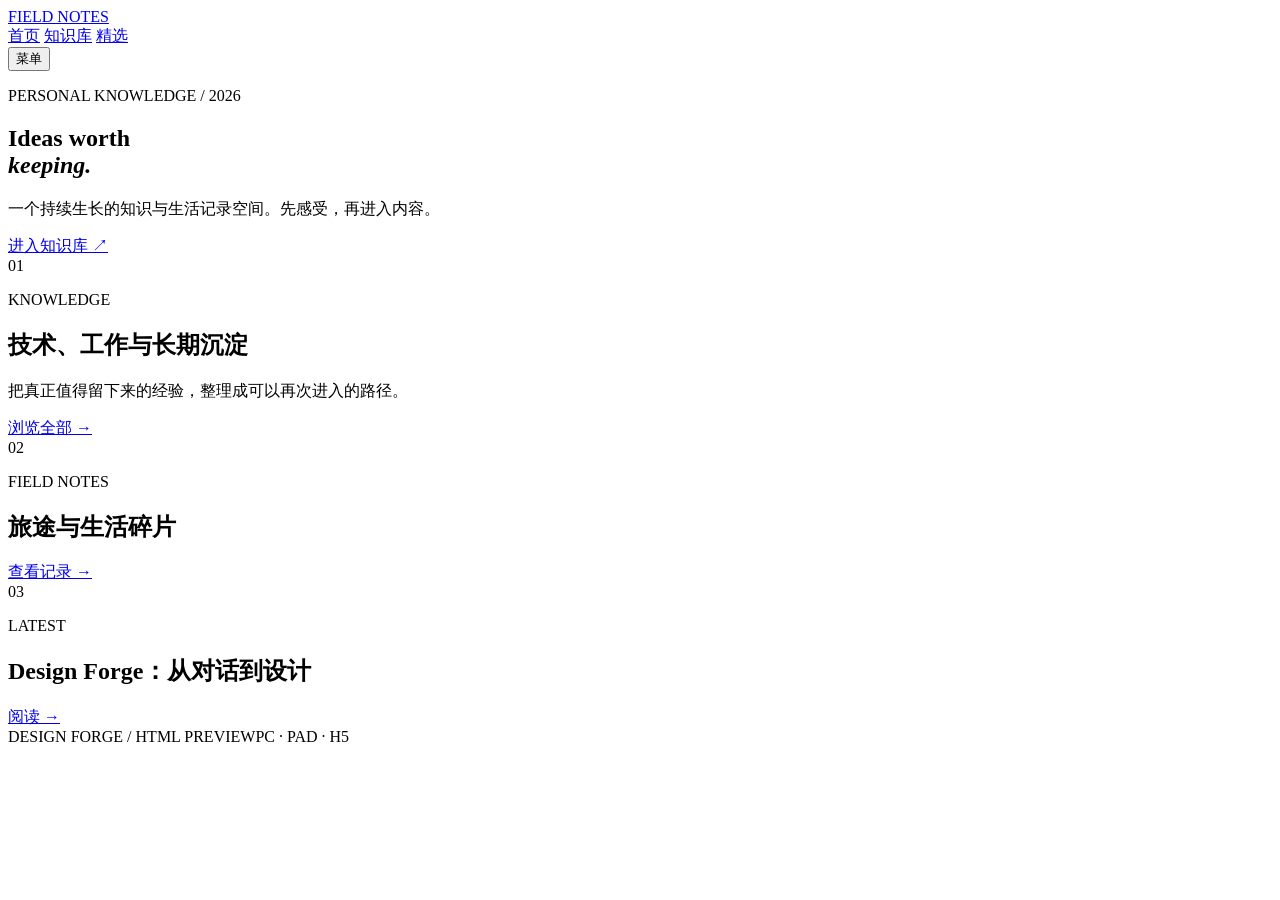
==== skills/design-forge/renderers/html/prototype/index.html @ 26c20253 "feat(design-forge): add HTML preview prototype homepage" ====
<!doctype html>
<html lang="zh-CN">
<head>
  <meta charset="utf-8" />
  <meta name="viewport" content="width=device-width, initial-scale=1" />
  <title>Design Forge Preview — Home</title>
  <link rel="stylesheet" href="./styles/tokens.css" />
  <link rel="stylesheet" href="./styles/app.css" />
</head>
<body>
  <header class="site-header">
    <a class="brand" href="./index.html">FIELD NOTES</a>
    <nav aria-label="Primary navigation">
      <a class="active" href="./index.html">首页</a>
      <a href="./notes.html">知识库</a>
      <a href="./notes.html#featured">精选</a>
    </nav>
    <button class="menu-button" type="button" aria-expanded="false" aria-controls="mobile-nav">菜单</button>
  </header>

  <main>
    <section class="hero" aria-labelledby="hero-title">
      <p class="eyebrow">PERSONAL KNOWLEDGE / 2026</p>
      <h1 id="hero-title">Ideas worth<br /><em>keeping.</em></h1>
      <p class="hero-copy">一个持续生长的知识与生活记录空间。先感受，再进入内容。</p>
      <a class="button" href="./notes.html">进入知识库 <span aria-hidden="true">↗</span></a>
    </section>

    <section class="signal-grid" aria-label="Knowledge overview">
      <article class="signal-card signal-card-large">
        <span class="card-index">01</span>
        <p class="card-label">KNOWLEDGE</p>
        <h2>技术、工作与长期沉淀</h2>
        <p>把真正值得留下来的经验，整理成可以再次进入的路径。</p>
        <a href="./notes.html">浏览全部 →</a>
      </article>
      <article class="signal-card">
        <span class="card-index">02</span>
        <p class="card-label">FIELD NOTES</p>
        <h2>旅途与生活碎片</h2>
        <a href="./notes.html#life">查看记录 →</a>
      </article>
      <article class="signal-card accent-card">
        <span class="card-index">03</span>
        <p class="card-label">LATEST</p>
        <h2>Design Forge：从对话到设计</h2>
        <a href="./detail.html">阅读 →</a>
      </article>
    </section>
  </main>

  <footer class="site-footer"><span>DESIGN FORGE / HTML PREVIEW</span><span>PC · PAD · H5</span></footer>
  <script src="./scripts/app.js"></script>
</body>
</html>
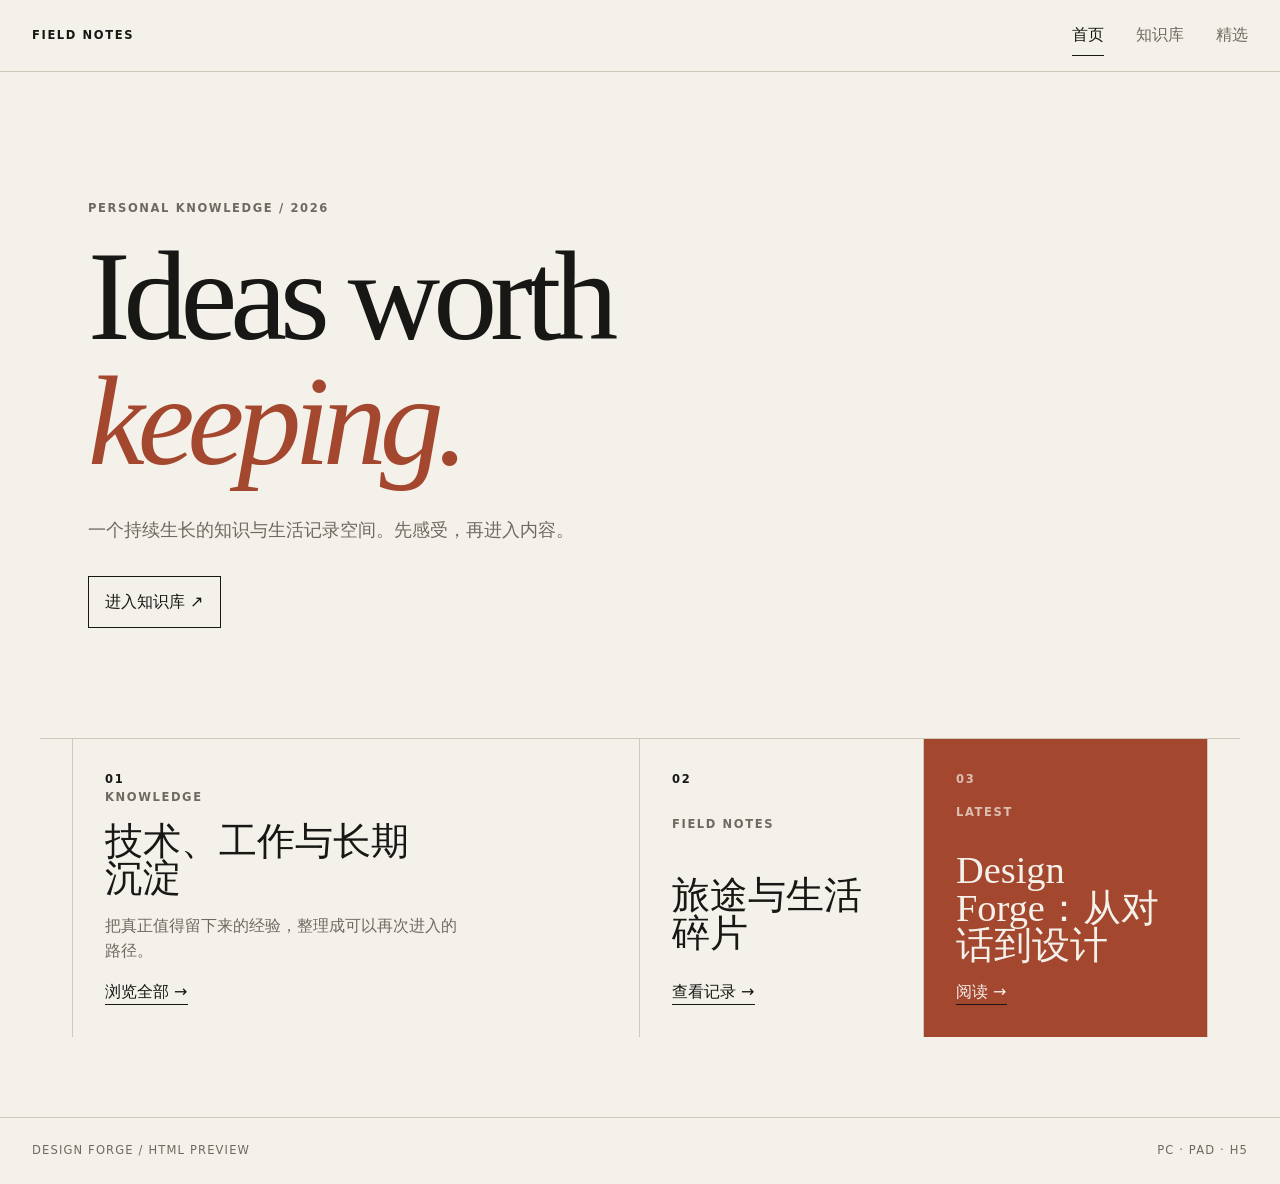
==== commit e44e3f43: "fix(design-forge): repair mobile navigation accessibility target" ====
--- a/skills/design-forge/renderers/html/prototype/index.html
+++ b/skills/design-forge/renderers/html/prototype/index.html
@@ -10,7 +10,7 @@
 <body>
   <header class="site-header">
     <a class="brand" href="./index.html">FIELD NOTES</a>
-    <nav aria-label="Primary navigation">
+    <nav id="mobile-nav" aria-label="Primary navigation">
       <a class="active" href="./index.html">首页</a>
       <a href="./notes.html">知识库</a>
       <a href="./notes.html#featured">精选</a>
--- a/skills/design-forge/renderers/html/prototype/styles/tokens.css
+++ b/skills/design-forge/renderers/html/prototype/styles/tokens.css
@@ -0,0 +1,20 @@
+:root {
+  --color-bg: #f4f1ea;
+  --color-surface: #ebe6dc;
+  --color-ink: #171715;
+  --color-muted: #6e6a61;
+  --color-line: #cfc8bb;
+  --color-accent: #a4472f;
+  --font-display: Georgia, 'Times New Roman', serif;
+  --font-body: Inter, ui-sans-serif, system-ui, -apple-system, BlinkMacSystemFont, 'Segoe UI', sans-serif;
+  --space-1: 0.5rem;
+  --space-2: 0.75rem;
+  --space-3: 1rem;
+  --space-4: 1.5rem;
+  --space-5: 2rem;
+  --space-6: 3rem;
+  --space-7: 5rem;
+  --radius-sm: 2px;
+  --motion-fast: 180ms;
+  --motion-base: 360ms;
+}
--- a/skills/design-forge/renderers/html/prototype/styles/app.css
+++ b/skills/design-forge/renderers/html/prototype/styles/app.css
@@ -0,0 +1,60 @@
+* { box-sizing: border-box; }
+html { scroll-behavior: smooth; }
+body { margin: 0; background: var(--color-bg); color: var(--color-ink); font-family: var(--font-body); line-height: 1.55; }
+a { color: inherit; text-decoration: none; }
+button { font: inherit; }
+.site-header { min-height: 72px; padding: 0 var(--space-5); display: flex; align-items: center; justify-content: space-between; border-bottom: 1px solid var(--color-line); position: sticky; top: 0; z-index: 5; background: color-mix(in srgb, var(--color-bg) 92%, transparent); backdrop-filter: blur(12px); }
+.brand, .card-label, .eyebrow, .card-index { letter-spacing: .14em; font-size: .72rem; font-weight: 700; }
+.site-header nav { display: flex; gap: var(--space-5); }
+.site-header nav a { color: var(--color-muted); padding: .5rem 0; border-bottom: 1px solid transparent; }
+.site-header nav a:hover, .site-header nav a.active { color: var(--color-ink); border-color: var(--color-ink); }
+.menu-button { display: none; background: none; border: 1px solid var(--color-line); padding: .5rem .75rem; }
+.hero { min-height: 74vh; padding: 10vh var(--space-6) 8vh; display: grid; align-content: center; max-width: 1200px; margin: auto; }
+.eyebrow, .card-label { color: var(--color-muted); margin: 0 0 var(--space-3); }
+h1, h2 { font-family: var(--font-display); font-weight: 400; line-height: .98; margin: 0; }
+.hero h1 { font-size: clamp(4rem, 10vw, 9rem); letter-spacing: -.055em; }
+em { color: var(--color-accent); font-style: italic; }
+.hero-copy { max-width: 34rem; color: var(--color-muted); font-size: 1.1rem; margin: var(--space-5) 0; }
+.button { width: fit-content; padding: .8rem 1rem; border: 1px solid var(--color-ink); transition: background var(--motion-fast), color var(--motion-fast), transform var(--motion-fast); }
+.button:hover { background: var(--color-ink); color: var(--color-bg); transform: translateY(-2px); }
+.signal-grid { max-width: 1200px; margin: auto; padding: 0 var(--space-5) var(--space-7); display: grid; grid-template-columns: 2fr 1fr 1fr; border-top: 1px solid var(--color-line); }
+.signal-card { min-height: 280px; padding: var(--space-5); border-right: 1px solid var(--color-line); display: flex; flex-direction: column; justify-content: space-between; }
+.signal-card:first-child { border-left: 1px solid var(--color-line); }
+.signal-card h2 { font-size: clamp(1.8rem, 3vw, 3rem); max-width: 16ch; }
+.signal-card p:not(.card-label) { color: var(--color-muted); max-width: 36ch; }
+.signal-card a { width: fit-content; border-bottom: 1px solid var(--color-ink); }
+.accent-card { background: var(--color-accent); color: var(--color-bg); }
+.accent-card .card-label, .accent-card .card-index { color: color-mix(in srgb, var(--color-bg) 70%, transparent); }
+.site-footer { border-top: 1px solid var(--color-line); padding: var(--space-4) var(--space-5); display: flex; justify-content: space-between; color: var(--color-muted); font-size: .72rem; letter-spacing: .1em; }
+.content-page { max-width: 1200px; margin: auto; padding: 10vh var(--space-5) var(--space-7); }
+.page-heading { max-width: 700px; margin-bottom: var(--space-7); }
+.page-heading h1 { font-size: clamp(4rem, 10vw, 8rem); letter-spacing: -.05em; }
+.page-heading > p:last-child { color: var(--color-muted); max-width: 40rem; font-size: 1.1rem; }
+.filter-row { display: flex; gap: .5rem; border-bottom: 1px solid var(--color-line); padding-bottom: var(--space-3); }
+.filter { border: 1px solid var(--color-line); background: transparent; padding: .5rem .8rem; cursor: pointer; }
+.filter.active, .filter:hover { background: var(--color-ink); color: var(--color-bg); border-color: var(--color-ink); }
+.note-list { display: grid; }
+.note-item { display: grid; grid-template-columns: 50px 1fr 30px; gap: var(--space-4); align-items: start; padding: var(--space-5) 0; border-bottom: 1px solid var(--color-line); transition: padding-left var(--motion-base), background var(--motion-base); }
+.note-item:hover { padding-left: var(--space-3); }
+.note-item h2 { font-size: clamp(1.6rem, 3vw, 2.7rem); max-width: 24ch; }
+.note-item p:not(.card-label) { color: var(--color-muted); max-width: 55ch; }
+.article { max-width: 900px; margin: auto; padding: 14vh var(--space-5) var(--space-7); }
+.article h1 { font-size: clamp(3.5rem, 8vw, 7rem); letter-spacing: -.05em; }
+.article-lede { font-size: clamp(1.2rem, 2vw, 1.5rem); color: var(--color-muted); max-width: 42rem; margin: var(--space-6) 0 var(--space-7); }
+.article-body { max-width: 680px; margin-left: 12%; }
+.article-body p { font-size: 1.08rem; margin: 0 0 var(--space-5); }
+.article-body h2 { font-size: 2.5rem; margin: var(--space-7) 0 var(--space-4); }
+blockquote { margin: var(--space-6) 0; padding: var(--space-4) 0 var(--space-4) var(--space-4); border-left: 2px solid var(--color-accent); font-family: var(--font-display); font-size: 1.8rem; }
+.back-link { color: var(--color-muted); }
+@media (max-width: 800px) {
+  .site-header { padding: 0 var(--space-3); }
+  .site-header nav { display: none; }
+  .menu-button { display: block; }
+  .hero { min-height: 68vh; padding: 8vh var(--space-3); }
+  .signal-grid { padding: 0 var(--space-3) var(--space-6); grid-template-columns: 1fr; }
+  .signal-card, .signal-card:first-child { border-left: 1px solid var(--color-line); border-right: 1px solid var(--color-line); border-bottom: 1px solid var(--color-line); }
+  .content-page, .article { padding-left: var(--space-3); padding-right: var(--space-3); }
+  .article-body { margin-left: 0; }
+  .note-item { grid-template-columns: 32px 1fr 20px; gap: var(--space-2); }
+}
+@media (prefers-reduced-motion: reduce) { html { scroll-behavior: auto; } *, *::before, *::after { transition-duration: .01ms !important; animation-duration: .01ms !important; } }
